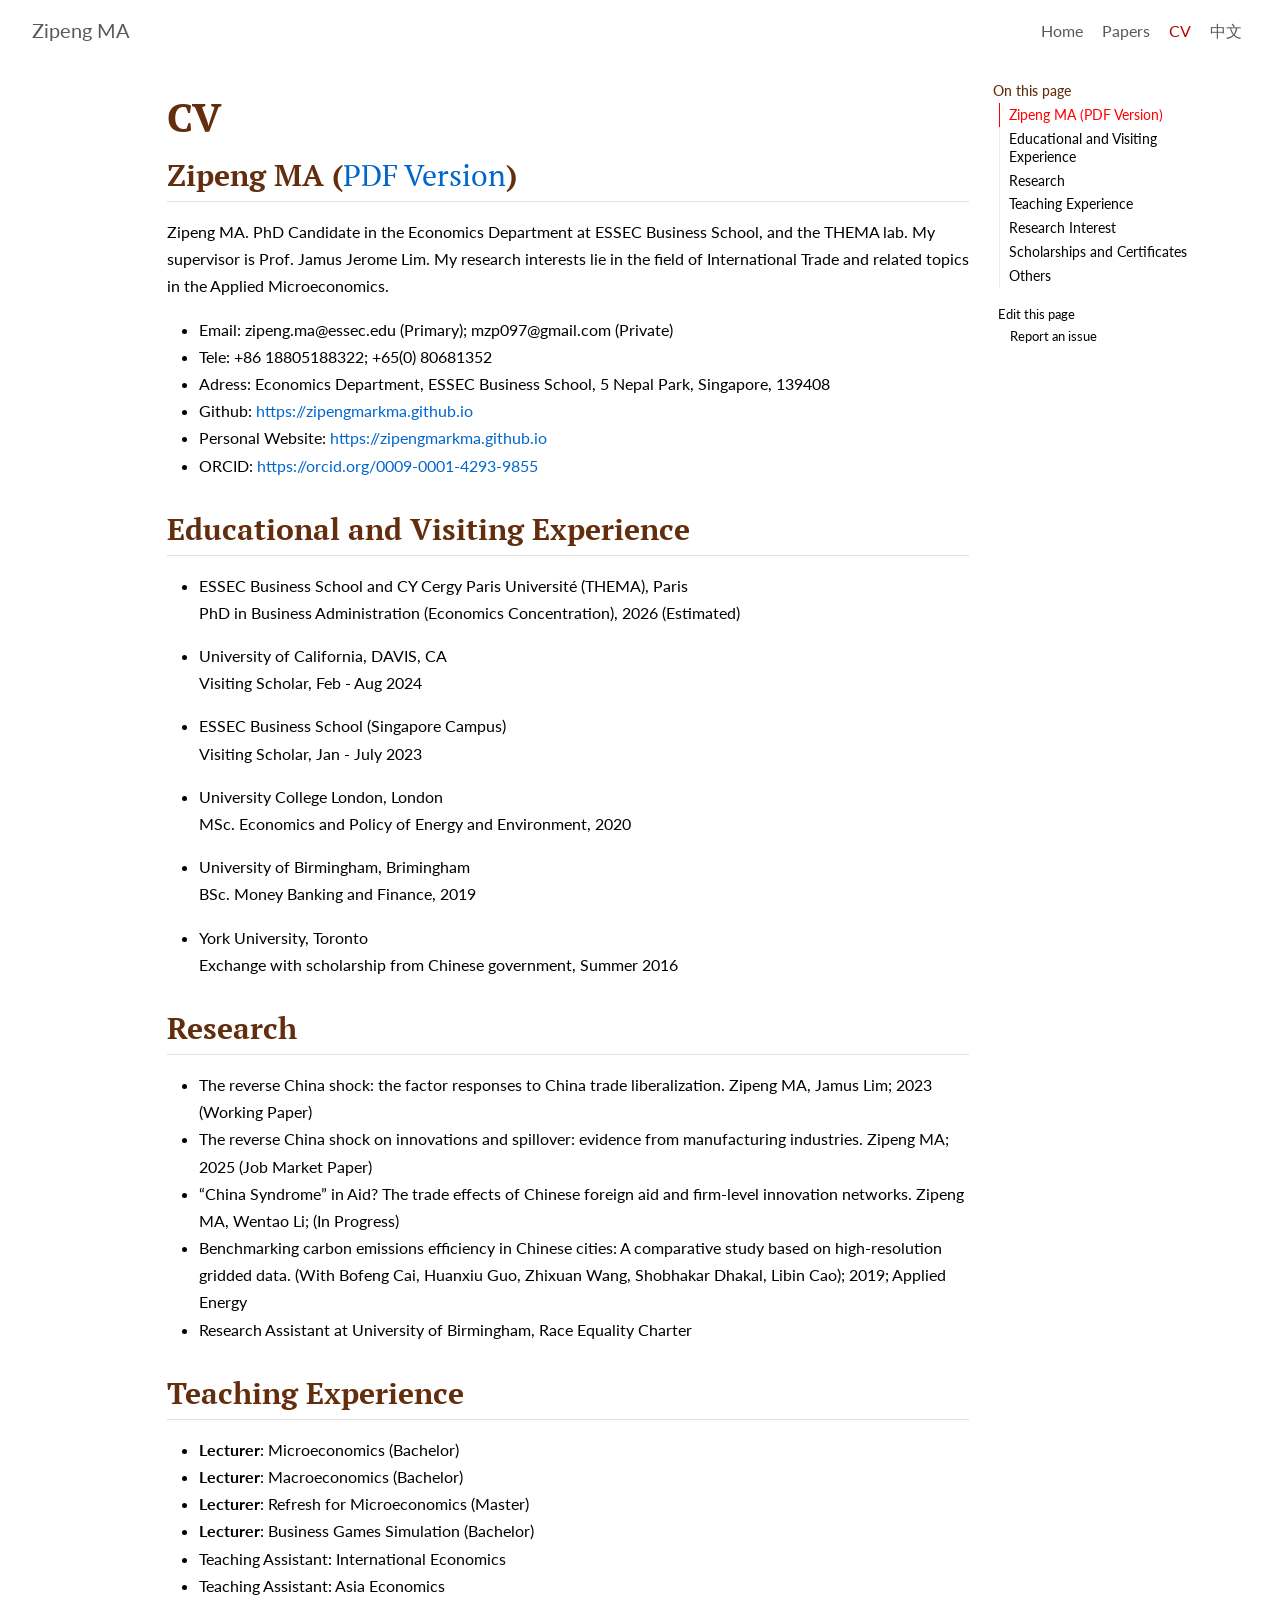
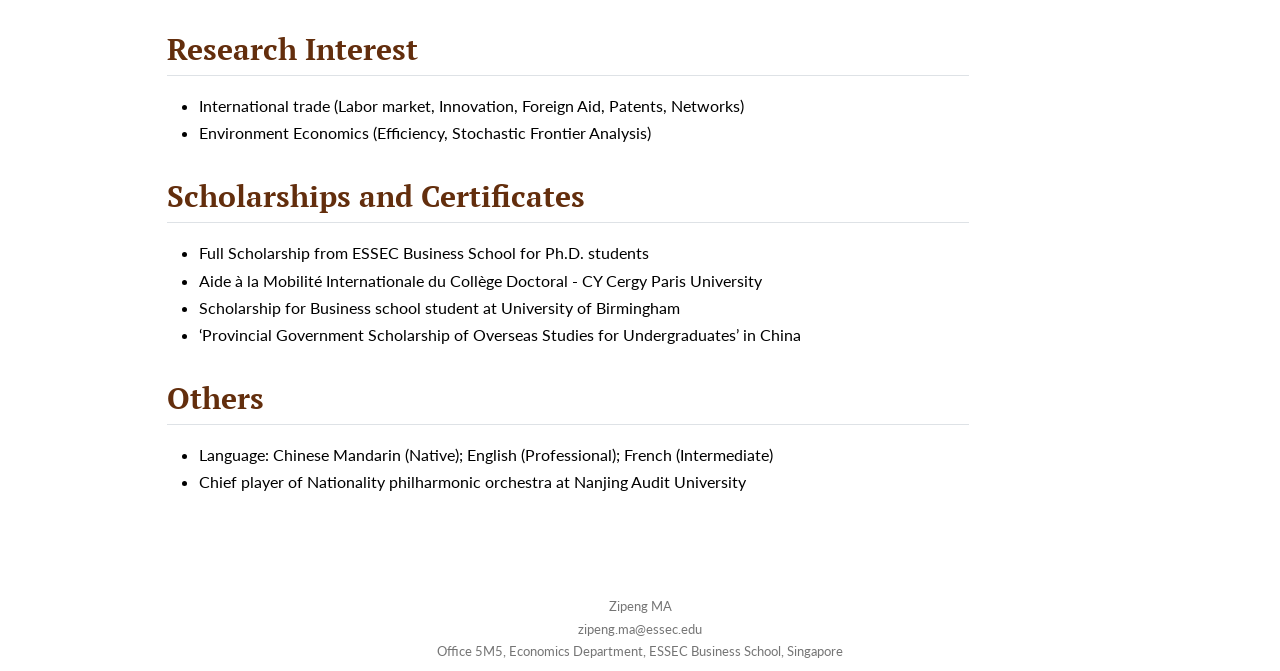
==== docs/ZipengMACV.html @ 822387d6 "web 9" ====
<!DOCTYPE html>
<html xmlns="http://www.w3.org/1999/xhtml" lang="en" xml:lang="en"><head>

<meta charset="utf-8">
<meta name="generator" content="quarto-1.8.24">

<meta name="viewport" content="width=device-width, initial-scale=1.0, user-scalable=yes">


<title>CV – Zipeng MA</title>
<style>
code{white-space: pre-wrap;}
span.smallcaps{font-variant: small-caps;}
div.columns{display: flex; gap: min(4vw, 1.5em);}
div.column{flex: auto; overflow-x: auto;}
div.hanging-indent{margin-left: 1.5em; text-indent: -1.5em;}
ul.task-list{list-style: none;}
ul.task-list li input[type="checkbox"] {
  width: 0.8em;
  margin: 0 0.8em 0.2em -1em; /* quarto-specific, see https://github.com/quarto-dev/quarto-cli/issues/4556 */ 
  vertical-align: middle;
}
</style>


<script src="site_libs/quarto-nav/quarto-nav.js"></script>
<script src="site_libs/quarto-nav/headroom.min.js"></script>
<script src="site_libs/clipboard/clipboard.min.js"></script>
<script src="site_libs/quarto-search/autocomplete.umd.js"></script>
<script src="site_libs/quarto-search/fuse.min.js"></script>
<script src="site_libs/quarto-search/quarto-search.js"></script>
<meta name="quarto:offset" content="./">
<link href="./images/site-logo.png" rel="icon" type="image/png">
<script src="site_libs/quarto-html/quarto.js" type="module"></script>
<script src="site_libs/quarto-html/tabsets/tabsets.js" type="module"></script>
<script src="site_libs/quarto-html/axe/axe-check.js" type="module"></script>
<script src="site_libs/quarto-html/popper.min.js"></script>
<script src="site_libs/quarto-html/tippy.umd.min.js"></script>
<script src="site_libs/quarto-html/anchor.min.js"></script>
<link href="site_libs/quarto-html/tippy.css" rel="stylesheet">
<link href="site_libs/quarto-html/quarto-syntax-highlighting-933c14d29d5c578a38b5020fa70fc493.css" rel="stylesheet" id="quarto-text-highlighting-styles">
<script src="site_libs/bootstrap/bootstrap.min.js"></script>
<link href="site_libs/bootstrap/bootstrap-icons.css" rel="stylesheet">
<link href="site_libs/bootstrap/bootstrap-e65d09b6ee4813f227419c0a392f59a5.min.css" rel="stylesheet" append-hash="true" id="quarto-bootstrap" data-mode="light">
<script id="quarto-search-options" type="application/json">{
  "location": "navbar",
  "copy-button": false,
  "collapse-after": 3,
  "panel-placement": "end",
  "type": "overlay",
  "limit": 50,
  "keyboard-shortcut": [
    "f",
    "/",
    "s"
  ],
  "show-item-context": false,
  "language": {
    "search-no-results-text": "No results",
    "search-matching-documents-text": "matching documents",
    "search-copy-link-title": "Copy link to search",
    "search-hide-matches-text": "Hide additional matches",
    "search-more-match-text": "more match in this document",
    "search-more-matches-text": "more matches in this document",
    "search-clear-button-title": "Clear",
    "search-text-placeholder": "",
    "search-detached-cancel-button-title": "Cancel",
    "search-submit-button-title": "Submit",
    "search-label": "Search"
  }
}</script>


</head>

<body class="nav-fixed quarto-light">

<div id="quarto-search-results"></div>
  <header id="quarto-header" class="headroom fixed-top">
    <nav class="navbar navbar-expand-lg " data-bs-theme="dark">
      <div class="navbar-container container-fluid">
      <div class="navbar-brand-container mx-auto">
    <a href="./index.html" class="navbar-brand navbar-brand-logo">
    </a>
    <a class="navbar-brand" href="./index.html">
    <span class="navbar-title">Zipeng MA</span>
    </a>
  </div>
          <button class="navbar-toggler" type="button" data-bs-toggle="collapse" data-bs-target="#navbarCollapse" aria-controls="navbarCollapse" role="menu" aria-expanded="false" aria-label="Toggle navigation" onclick="if (window.quartoToggleHeadroom) { window.quartoToggleHeadroom(); }">
  <span class="navbar-toggler-icon"></span>
</button>
          <div class="collapse navbar-collapse" id="navbarCollapse">
            <ul class="navbar-nav navbar-nav-scroll ms-auto">
  <li class="nav-item">
    <a class="nav-link" href="./index.html"> 
<span class="menu-text">Home</span></a>
  </li>  
  <li class="nav-item">
    <a class="nav-link" href="./Papers.html"> 
<span class="menu-text">Papers</span></a>
  </li>  
  <li class="nav-item">
    <a class="nav-link active" href="./ZipengMACV.html" aria-current="page"> 
<span class="menu-text">CV</span></a>
  </li>  
  <li class="nav-item">
    <a class="nav-link" href="./Chinese.html"> 
<span class="menu-text">中文</span></a>
  </li>  
</ul>
          </div> <!-- /navcollapse -->
            <div class="quarto-navbar-tools">
</div>
      </div> <!-- /container-fluid -->
    </nav>
</header>
<!-- content -->
<div id="quarto-content" class="quarto-container page-columns page-rows-contents page-layout-article page-navbar">
<!-- sidebar -->
<!-- margin-sidebar -->
    <div id="quarto-margin-sidebar" class="sidebar margin-sidebar">
        <nav id="TOC" role="doc-toc" class="toc-active">
    <h2 id="toc-title">On this page</h2>
   
  <ul>
  <li><a href="#zipeng-ma-pdf-version" id="toc-zipeng-ma-pdf-version" class="nav-link active" data-scroll-target="#zipeng-ma-pdf-version">Zipeng MA (PDF Version)</a></li>
  <li><a href="#educational-and-visiting-experience" id="toc-educational-and-visiting-experience" class="nav-link" data-scroll-target="#educational-and-visiting-experience">Educational and Visiting Experience</a></li>
  <li><a href="#research" id="toc-research" class="nav-link" data-scroll-target="#research">Research</a></li>
  <li><a href="#teaching-experience" id="toc-teaching-experience" class="nav-link" data-scroll-target="#teaching-experience">Teaching Experience</a></li>
  <li><a href="#research-interest" id="toc-research-interest" class="nav-link" data-scroll-target="#research-interest">Research Interest</a></li>
  <li><a href="#scholarships-and-certificates" id="toc-scholarships-and-certificates" class="nav-link" data-scroll-target="#scholarships-and-certificates">Scholarships and Certificates</a></li>
  <li><a href="#others" id="toc-others" class="nav-link" data-scroll-target="#others">Others</a></li>
  </ul>
<div class="toc-actions"><ul><li><a href="https://github.com/ZipengMarkMA/edit/main/ZipengMACV.md" class="toc-action"><i class="bi bi-github"></i>Edit this page</a></li><li><a href="https://github.com/ZipengMarkMA/issues/new" class="toc-action"><i class="bi empty"></i>Report an issue</a></li></ul></div></nav>
    </div>
<!-- main -->
<main class="content" id="quarto-document-content">

<header id="title-block-header" class="quarto-title-block default">
<div class="quarto-title">
<h1 class="title">CV</h1>
</div>



<div class="quarto-title-meta">

    
  
    
  </div>
  


</header>


<section id="zipeng-ma-pdf-version" class="level2">
<h2 class="anchored" data-anchor-id="zipeng-ma-pdf-version">Zipeng MA (<a href="ZipengMACV.pdf">PDF Version</a>)</h2>
<p>Zipeng MA. PhD Candidate in the Economics Department at ESSEC Business School, and the THEMA lab. My supervisor is Prof.&nbsp;Jamus Jerome Lim. My research interests lie in the field of International Trade and related topics in the Applied Microeconomics.</p>
<ul>
<li>Email: zipeng.ma@essec.edu (Primary); mzp097@gmail.com (Private)</li>
<li>Tele: +86 18805188322; +65(0) 80681352</li>
<li>Adress: Economics Department, ESSEC Business School, 5 Nepal Park, Singapore, 139408</li>
<li>Github: <a href="https://zipengmarkma.github.io" class="uri">https://zipengmarkma.github.io</a></li>
<li>Personal Website: <a href="https://zipengmarkma.github.io" class="uri">https://zipengmarkma.github.io</a></li>
<li>ORCID: <a href="https://orcid.org/0009-0001-4293-9855" class="uri">https://orcid.org/0009-0001-4293-9855</a></li>
</ul>
</section>
<section id="educational-and-visiting-experience" class="level2">
<h2 class="anchored" data-anchor-id="educational-and-visiting-experience">Educational and Visiting Experience</h2>
<ul>
<li><p>ESSEC Business School and CY Cergy Paris Université (THEMA), Paris<br>
PhD in Business Administration (Economics Concentration), 2026 (Estimated)</p></li>
<li><p>University of California, DAVIS, CA &nbsp;<br>
Visiting Scholar, Feb - Aug 2024</p></li>
<li><p>ESSEC Business School (Singapore Campus) &nbsp;<br>
Visiting Scholar, Jan - July 2023</p></li>
<li><p>University College London, London &nbsp;<br>
MSc. Economics and Policy of Energy and Environment, 2020</p></li>
<li><p>University of Birmingham, Brimingham &nbsp;<br>
BSc. Money Banking and Finance, 2019</p></li>
<li><p>York University, Toronto &nbsp;<br>
Exchange with scholarship from Chinese government, Summer 2016</p></li>
</ul>
</section>
<section id="research" class="level2">
<h2 class="anchored" data-anchor-id="research">Research</h2>
<ul>
<li>The reverse China shock: the factor responses to China trade liberalization. Zipeng MA, Jamus Lim; 2023 (Working Paper)</li>
<li>The reverse China shock on innovations and spillover: evidence from manufacturing industries. Zipeng MA; 2025 (Job Market Paper)</li>
<li>“China Syndrome” in Aid? The trade effects of Chinese foreign aid and firm-level innovation networks. Zipeng MA, Wentao Li; (In Progress)</li>
<li>Benchmarking carbon emissions efficiency in Chinese cities: A comparative study based on high-resolution gridded data. (With Bofeng Cai, Huanxiu Guo, Zhixuan Wang, Shobhakar Dhakal, Libin Cao); 2019; Applied Energy</li>
<li>Research Assistant at University of Birmingham, Race Equality Charter</li>
</ul>
</section>
<section id="teaching-experience" class="level2">
<h2 class="anchored" data-anchor-id="teaching-experience">Teaching Experience</h2>
<ul>
<li><strong>Lecturer</strong>: Microeconomics (Bachelor)</li>
<li><strong>Lecturer</strong>: Macroeconomics (Bachelor)</li>
<li><strong>Lecturer</strong>: Refresh for Microeconomics (Master)</li>
<li><strong>Lecturer</strong>: Business Games Simulation (Bachelor)</li>
<li>Teaching Assistant: International Economics</li>
<li>Teaching Assistant: Asia Economics</li>
</ul>
</section>
<section id="research-interest" class="level2">
<h2 class="anchored" data-anchor-id="research-interest">Research Interest</h2>
<ul>
<li>International trade (Labor market, Innovation, Foreign Aid, Patents, Networks)</li>
<li>Environment Economics (Efficiency, Stochastic Frontier Analysis)</li>
</ul>
</section>
<section id="scholarships-and-certificates" class="level2">
<h2 class="anchored" data-anchor-id="scholarships-and-certificates">Scholarships and Certificates</h2>
<ul>
<li>Full Scholarship from ESSEC Business School for Ph.D.&nbsp;students</li>
<li>Aide à la Mobilité Internationale du Collège Doctoral - CY Cergy Paris University</li>
<li>Scholarship for Business school student at University of Birmingham</li>
<li>‘Provincial Government Scholarship of Overseas Studies for Undergraduates’ in China</li>
</ul>
</section>
<section id="others" class="level2">
<h2 class="anchored" data-anchor-id="others">Others</h2>
<ul>
<li>Language: Chinese Mandarin (Native); English (Professional); French (Intermediate)</li>
<li>Chief player of Nationality philharmonic orchestra at Nanjing Audit University</li>
</ul>


</section>

</main> <!-- /main -->
<script id="quarto-html-after-body" type="application/javascript">
  window.document.addEventListener("DOMContentLoaded", function (event) {
    const icon = "";
    const anchorJS = new window.AnchorJS();
    anchorJS.options = {
      placement: 'right',
      icon: icon
    };
    anchorJS.add('.anchored');
    const isCodeAnnotation = (el) => {
      for (const clz of el.classList) {
        if (clz.startsWith('code-annotation-')) {                     
          return true;
        }
      }
      return false;
    }
    const onCopySuccess = function(e) {
      // button target
      const button = e.trigger;
      // don't keep focus
      button.blur();
      // flash "checked"
      button.classList.add('code-copy-button-checked');
      var currentTitle = button.getAttribute("title");
      button.setAttribute("title", "Copied!");
      let tooltip;
      if (window.bootstrap) {
        button.setAttribute("data-bs-toggle", "tooltip");
        button.setAttribute("data-bs-placement", "left");
        button.setAttribute("data-bs-title", "Copied!");
        tooltip = new bootstrap.Tooltip(button, 
          { trigger: "manual", 
            customClass: "code-copy-button-tooltip",
            offset: [0, -8]});
        tooltip.show();    
      }
      setTimeout(function() {
        if (tooltip) {
          tooltip.hide();
          button.removeAttribute("data-bs-title");
          button.removeAttribute("data-bs-toggle");
          button.removeAttribute("data-bs-placement");
        }
        button.setAttribute("title", currentTitle);
        button.classList.remove('code-copy-button-checked');
      }, 1000);
      // clear code selection
      e.clearSelection();
    }
    const getTextToCopy = function(trigger) {
      const outerScaffold = trigger.parentElement.cloneNode(true);
      const codeEl = outerScaffold.querySelector('code');
      for (const childEl of codeEl.children) {
        if (isCodeAnnotation(childEl)) {
          childEl.remove();
        }
      }
      return codeEl.innerText;
    }
    const clipboard = new window.ClipboardJS('.code-copy-button:not([data-in-quarto-modal])', {
      text: getTextToCopy
    });
    clipboard.on('success', onCopySuccess);
    if (window.document.getElementById('quarto-embedded-source-code-modal')) {
      const clipboardModal = new window.ClipboardJS('.code-copy-button[data-in-quarto-modal]', {
        text: getTextToCopy,
        container: window.document.getElementById('quarto-embedded-source-code-modal')
      });
      clipboardModal.on('success', onCopySuccess);
    }
      var localhostRegex = new RegExp(/^(?:http|https):\/\/localhost\:?[0-9]*\//);
      var mailtoRegex = new RegExp(/^mailto:/);
        var filterRegex = new RegExp("https:\/\/zipengmarkma\.github\.io");
      var isInternal = (href) => {
          return filterRegex.test(href) || localhostRegex.test(href) || mailtoRegex.test(href);
      }
      // Inspect non-navigation links and adorn them if external
     var links = window.document.querySelectorAll('a[href]:not(.nav-link):not(.navbar-brand):not(.toc-action):not(.sidebar-link):not(.sidebar-item-toggle):not(.pagination-link):not(.no-external):not([aria-hidden]):not(.dropdown-item):not(.quarto-navigation-tool):not(.about-link)');
      for (var i=0; i<links.length; i++) {
        const link = links[i];
        if (!isInternal(link.href)) {
          // undo the damage that might have been done by quarto-nav.js in the case of
          // links that we want to consider external
          if (link.dataset.originalHref !== undefined) {
            link.href = link.dataset.originalHref;
          }
        }
      }
    function tippyHover(el, contentFn, onTriggerFn, onUntriggerFn) {
      const config = {
        allowHTML: true,
        maxWidth: 500,
        delay: 100,
        arrow: false,
        appendTo: function(el) {
            return el.parentElement;
        },
        interactive: true,
        interactiveBorder: 10,
        theme: 'quarto',
        placement: 'bottom-start',
      };
      if (contentFn) {
        config.content = contentFn;
      }
      if (onTriggerFn) {
        config.onTrigger = onTriggerFn;
      }
      if (onUntriggerFn) {
        config.onUntrigger = onUntriggerFn;
      }
      window.tippy(el, config); 
    }
    const noterefs = window.document.querySelectorAll('a[role="doc-noteref"]');
    for (var i=0; i<noterefs.length; i++) {
      const ref = noterefs[i];
      tippyHover(ref, function() {
        // use id or data attribute instead here
        let href = ref.getAttribute('data-footnote-href') || ref.getAttribute('href');
        try { href = new URL(href).hash; } catch {}
        const id = href.replace(/^#\/?/, "");
        const note = window.document.getElementById(id);
        if (note) {
          return note.innerHTML;
        } else {
          return "";
        }
      });
    }
    const xrefs = window.document.querySelectorAll('a.quarto-xref');
    const processXRef = (id, note) => {
      // Strip column container classes
      const stripColumnClz = (el) => {
        el.classList.remove("page-full", "page-columns");
        if (el.children) {
          for (const child of el.children) {
            stripColumnClz(child);
          }
        }
      }
      stripColumnClz(note)
      if (id === null || id.startsWith('sec-')) {
        // Special case sections, only their first couple elements
        const container = document.createElement("div");
        if (note.children && note.children.length > 2) {
          container.appendChild(note.children[0].cloneNode(true));
          for (let i = 1; i < note.children.length; i++) {
            const child = note.children[i];
            if (child.tagName === "P" && child.innerText === "") {
              continue;
            } else {
              container.appendChild(child.cloneNode(true));
              break;
            }
          }
          if (window.Quarto?.typesetMath) {
            window.Quarto.typesetMath(container);
          }
          return container.innerHTML
        } else {
          if (window.Quarto?.typesetMath) {
            window.Quarto.typesetMath(note);
          }
          return note.innerHTML;
        }
      } else {
        // Remove any anchor links if they are present
        const anchorLink = note.querySelector('a.anchorjs-link');
        if (anchorLink) {
          anchorLink.remove();
        }
        if (window.Quarto?.typesetMath) {
          window.Quarto.typesetMath(note);
        }
        if (note.classList.contains("callout")) {
          return note.outerHTML;
        } else {
          return note.innerHTML;
        }
      }
    }
    for (var i=0; i<xrefs.length; i++) {
      const xref = xrefs[i];
      tippyHover(xref, undefined, function(instance) {
        instance.disable();
        let url = xref.getAttribute('href');
        let hash = undefined; 
        if (url.startsWith('#')) {
          hash = url;
        } else {
          try { hash = new URL(url).hash; } catch {}
        }
        if (hash) {
          const id = hash.replace(/^#\/?/, "");
          const note = window.document.getElementById(id);
          if (note !== null) {
            try {
              const html = processXRef(id, note.cloneNode(true));
              instance.setContent(html);
            } finally {
              instance.enable();
              instance.show();
            }
          } else {
            // See if we can fetch this
            fetch(url.split('#')[0])
            .then(res => res.text())
            .then(html => {
              const parser = new DOMParser();
              const htmlDoc = parser.parseFromString(html, "text/html");
              const note = htmlDoc.getElementById(id);
              if (note !== null) {
                const html = processXRef(id, note);
                instance.setContent(html);
              } 
            }).finally(() => {
              instance.enable();
              instance.show();
            });
          }
        } else {
          // See if we can fetch a full url (with no hash to target)
          // This is a special case and we should probably do some content thinning / targeting
          fetch(url)
          .then(res => res.text())
          .then(html => {
            const parser = new DOMParser();
            const htmlDoc = parser.parseFromString(html, "text/html");
            const note = htmlDoc.querySelector('main.content');
            if (note !== null) {
              // This should only happen for chapter cross references
              // (since there is no id in the URL)
              // remove the first header
              if (note.children.length > 0 && note.children[0].tagName === "HEADER") {
                note.children[0].remove();
              }
              const html = processXRef(null, note);
              instance.setContent(html);
            } 
          }).finally(() => {
            instance.enable();
            instance.show();
          });
        }
      }, function(instance) {
      });
    }
        let selectedAnnoteEl;
        const selectorForAnnotation = ( cell, annotation) => {
          let cellAttr = 'data-code-cell="' + cell + '"';
          let lineAttr = 'data-code-annotation="' +  annotation + '"';
          const selector = 'span[' + cellAttr + '][' + lineAttr + ']';
          return selector;
        }
        const selectCodeLines = (annoteEl) => {
          const doc = window.document;
          const targetCell = annoteEl.getAttribute("data-target-cell");
          const targetAnnotation = annoteEl.getAttribute("data-target-annotation");
          const annoteSpan = window.document.querySelector(selectorForAnnotation(targetCell, targetAnnotation));
          const lines = annoteSpan.getAttribute("data-code-lines").split(",");
          const lineIds = lines.map((line) => {
            return targetCell + "-" + line;
          })
          let top = null;
          let height = null;
          let parent = null;
          if (lineIds.length > 0) {
              //compute the position of the single el (top and bottom and make a div)
              const el = window.document.getElementById(lineIds[0]);
              top = el.offsetTop;
              height = el.offsetHeight;
              parent = el.parentElement.parentElement;
            if (lineIds.length > 1) {
              const lastEl = window.document.getElementById(lineIds[lineIds.length - 1]);
              const bottom = lastEl.offsetTop + lastEl.offsetHeight;
              height = bottom - top;
            }
            if (top !== null && height !== null && parent !== null) {
              // cook up a div (if necessary) and position it 
              let div = window.document.getElementById("code-annotation-line-highlight");
              if (div === null) {
                div = window.document.createElement("div");
                div.setAttribute("id", "code-annotation-line-highlight");
                div.style.position = 'absolute';
                parent.appendChild(div);
              }
              div.style.top = top - 2 + "px";
              div.style.height = height + 4 + "px";
              div.style.left = 0;
              let gutterDiv = window.document.getElementById("code-annotation-line-highlight-gutter");
              if (gutterDiv === null) {
                gutterDiv = window.document.createElement("div");
                gutterDiv.setAttribute("id", "code-annotation-line-highlight-gutter");
                gutterDiv.style.position = 'absolute';
                const codeCell = window.document.getElementById(targetCell);
                const gutter = codeCell.querySelector('.code-annotation-gutter');
                gutter.appendChild(gutterDiv);
              }
              gutterDiv.style.top = top - 2 + "px";
              gutterDiv.style.height = height + 4 + "px";
            }
            selectedAnnoteEl = annoteEl;
          }
        };
        const unselectCodeLines = () => {
          const elementsIds = ["code-annotation-line-highlight", "code-annotation-line-highlight-gutter"];
          elementsIds.forEach((elId) => {
            const div = window.document.getElementById(elId);
            if (div) {
              div.remove();
            }
          });
          selectedAnnoteEl = undefined;
        };
          // Handle positioning of the toggle
      window.addEventListener(
        "resize",
        throttle(() => {
          elRect = undefined;
          if (selectedAnnoteEl) {
            selectCodeLines(selectedAnnoteEl);
          }
        }, 10)
      );
      function throttle(fn, ms) {
      let throttle = false;
      let timer;
        return (...args) => {
          if(!throttle) { // first call gets through
              fn.apply(this, args);
              throttle = true;
          } else { // all the others get throttled
              if(timer) clearTimeout(timer); // cancel #2
              timer = setTimeout(() => {
                fn.apply(this, args);
                timer = throttle = false;
              }, ms);
          }
        };
      }
        // Attach click handler to the DT
        const annoteDls = window.document.querySelectorAll('dt[data-target-cell]');
        for (const annoteDlNode of annoteDls) {
          annoteDlNode.addEventListener('click', (event) => {
            const clickedEl = event.target;
            if (clickedEl !== selectedAnnoteEl) {
              unselectCodeLines();
              const activeEl = window.document.querySelector('dt[data-target-cell].code-annotation-active');
              if (activeEl) {
                activeEl.classList.remove('code-annotation-active');
              }
              selectCodeLines(clickedEl);
              clickedEl.classList.add('code-annotation-active');
            } else {
              // Unselect the line
              unselectCodeLines();
              clickedEl.classList.remove('code-annotation-active');
            }
          });
        }
    const findCites = (el) => {
      const parentEl = el.parentElement;
      if (parentEl) {
        const cites = parentEl.dataset.cites;
        if (cites) {
          return {
            el,
            cites: cites.split(' ')
          };
        } else {
          return findCites(el.parentElement)
        }
      } else {
        return undefined;
      }
    };
    var bibliorefs = window.document.querySelectorAll('a[role="doc-biblioref"]');
    for (var i=0; i<bibliorefs.length; i++) {
      const ref = bibliorefs[i];
      const citeInfo = findCites(ref);
      if (citeInfo) {
        tippyHover(citeInfo.el, function() {
          var popup = window.document.createElement('div');
          citeInfo.cites.forEach(function(cite) {
            var citeDiv = window.document.createElement('div');
            citeDiv.classList.add('hanging-indent');
            citeDiv.classList.add('csl-entry');
            var biblioDiv = window.document.getElementById('ref-' + cite);
            if (biblioDiv) {
              citeDiv.innerHTML = biblioDiv.innerHTML;
            }
            popup.appendChild(citeDiv);
          });
          return popup.innerHTML;
        });
      }
    }
  });
  </script>
</div> <!-- /content -->
<footer class="footer">
  <div class="nav-footer">
    <div class="nav-footer-left">
      &nbsp;
    </div>   
    <div class="nav-footer-center">
<div class="footer-text">
<div>
Zipeng MA
</div>
<div>
<a href="mailto:zipeng.ma@essec.edu">zipeng.ma@essec.edu</a>
</div>
<div>
Office 5M5, Economics Department, ESSEC Business School, Singapore
</div>
</div>
<div class="toc-actions d-sm-block d-md-none"><ul><li><a href="https://github.com/ZipengMarkMA/edit/main/ZipengMACV.md" class="toc-action"><i class="bi bi-github"></i>Edit this page</a></li><li><a href="https://github.com/ZipengMarkMA/issues/new" class="toc-action"><i class="bi empty"></i>Report an issue</a></li></ul></div></div>
    <div class="nav-footer-right">
      &nbsp;
    </div>
  </div>
</footer>




</body></html>
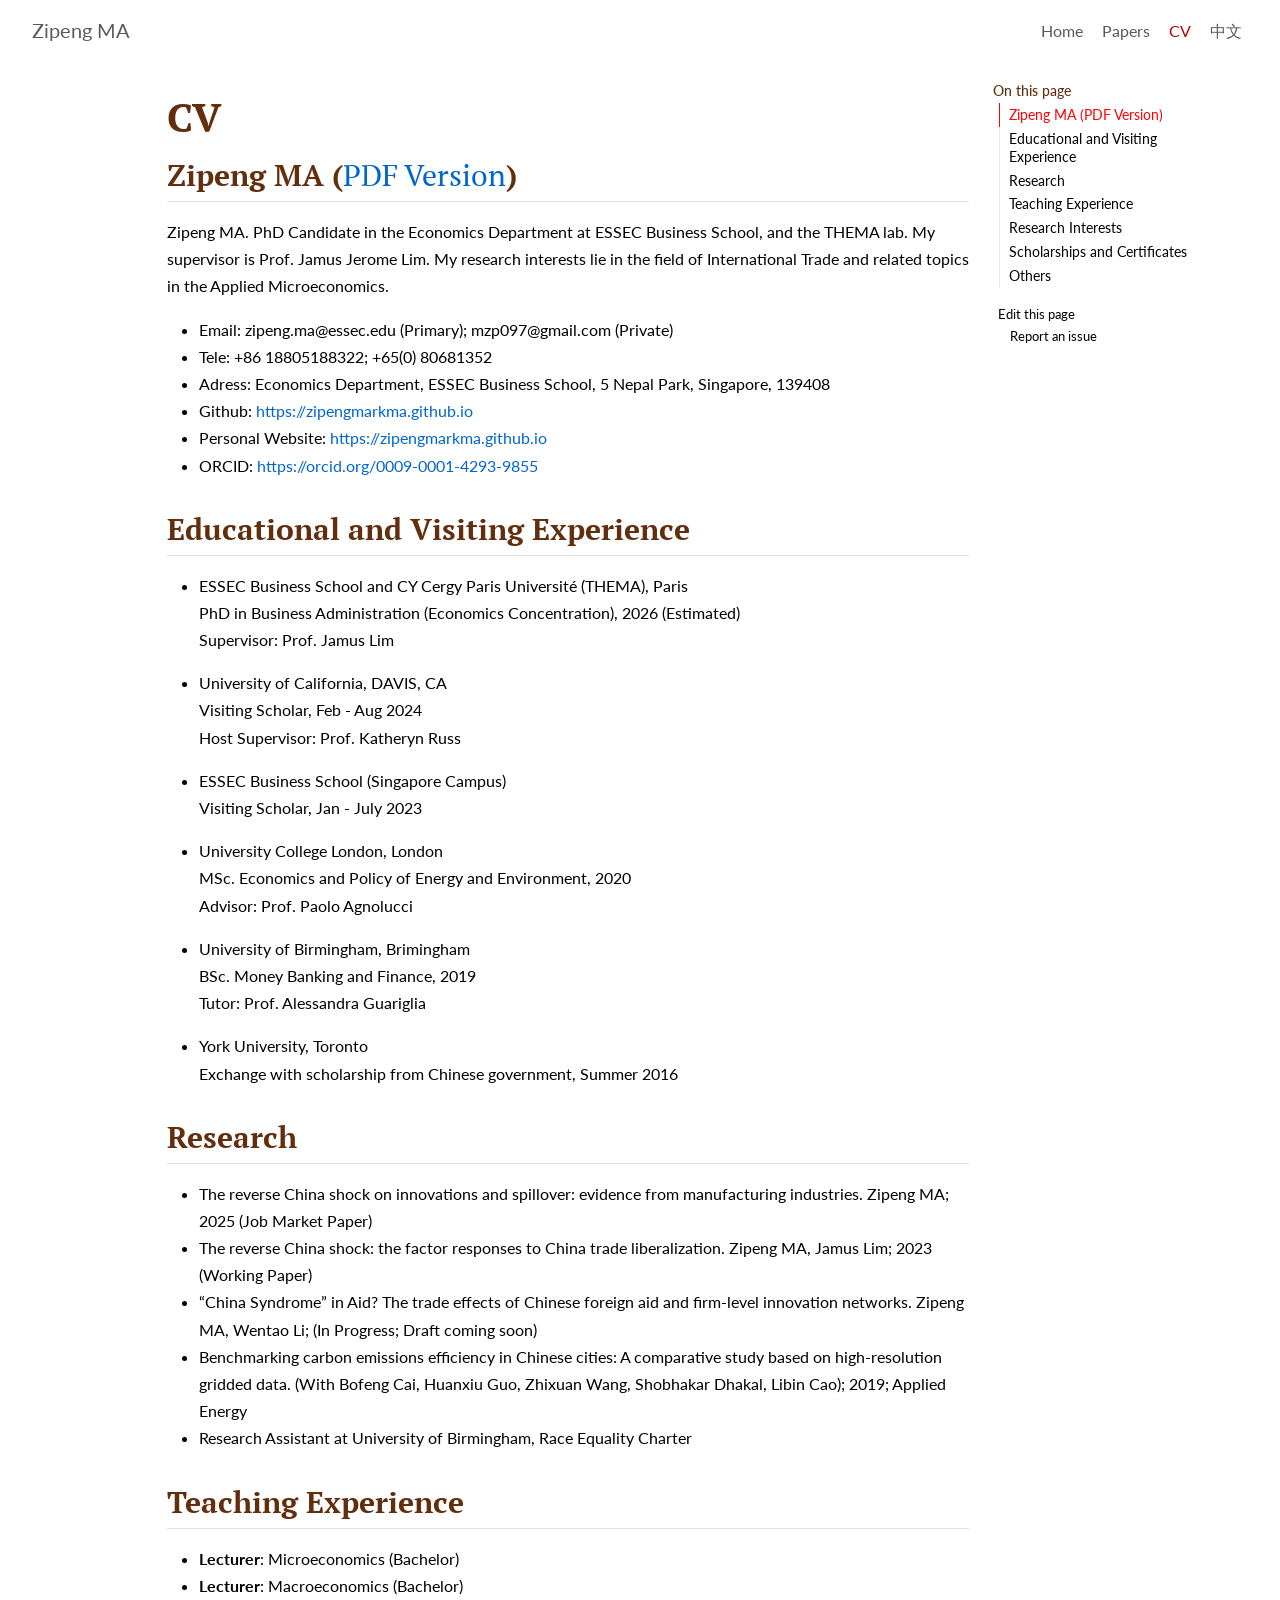
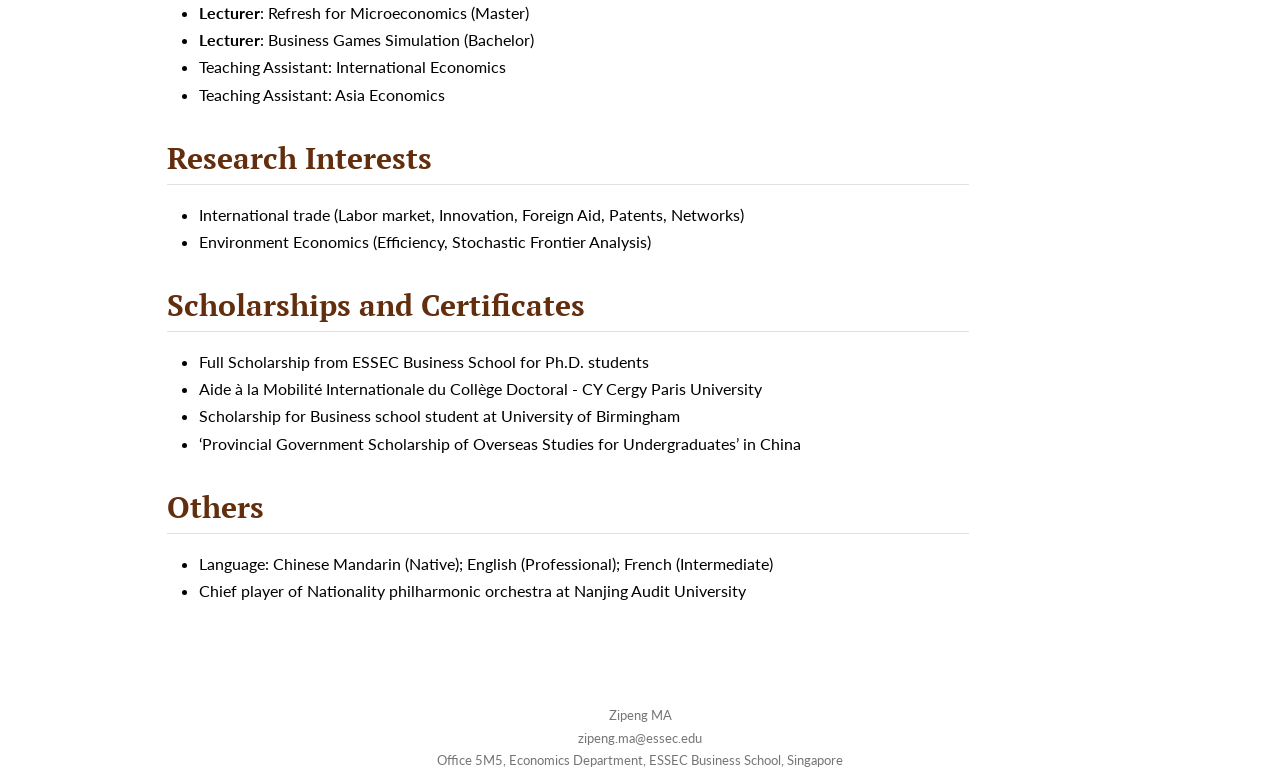
==== commit 6759f118: "web11" ====
--- a/docs/ZipengMACV.html
+++ b/docs/ZipengMACV.html
@@ -127,7 +127,7 @@
   <li><a href="#educational-and-visiting-experience" id="toc-educational-and-visiting-experience" class="nav-link" data-scroll-target="#educational-and-visiting-experience">Educational and Visiting Experience</a></li>
   <li><a href="#research" id="toc-research" class="nav-link" data-scroll-target="#research">Research</a></li>
   <li><a href="#teaching-experience" id="toc-teaching-experience" class="nav-link" data-scroll-target="#teaching-experience">Teaching Experience</a></li>
-  <li><a href="#research-interest" id="toc-research-interest" class="nav-link" data-scroll-target="#research-interest">Research Interest</a></li>
+  <li><a href="#research-interests" id="toc-research-interests" class="nav-link" data-scroll-target="#research-interests">Research Interests</a></li>
   <li><a href="#scholarships-and-certificates" id="toc-scholarships-and-certificates" class="nav-link" data-scroll-target="#scholarships-and-certificates">Scholarships and Certificates</a></li>
   <li><a href="#others" id="toc-others" class="nav-link" data-scroll-target="#others">Others</a></li>
   </ul>
@@ -171,15 +171,19 @@
 <h2 class="anchored" data-anchor-id="educational-and-visiting-experience">Educational and Visiting Experience</h2>
 <ul>
 <li><p>ESSEC Business School and CY Cergy Paris Université (THEMA), Paris<br>
-PhD in Business Administration (Economics Concentration), 2026 (Estimated)</p></li>
+PhD in Business Administration (Economics Concentration), 2026 (Estimated)<br>
+Supervisor: Prof.&nbsp;Jamus Lim</p></li>
 <li><p>University of California, DAVIS, CA &nbsp;<br>
-Visiting Scholar, Feb - Aug 2024</p></li>
+Visiting Scholar, Feb - Aug 2024<br>
+Host Supervisor: Prof.&nbsp;Katheryn Russ</p></li>
 <li><p>ESSEC Business School (Singapore Campus) &nbsp;<br>
 Visiting Scholar, Jan - July 2023</p></li>
 <li><p>University College London, London &nbsp;<br>
-MSc. Economics and Policy of Energy and Environment, 2020</p></li>
+MSc. Economics and Policy of Energy and Environment, 2020<br>
+Advisor: Prof.&nbsp;Paolo Agnolucci</p></li>
 <li><p>University of Birmingham, Brimingham &nbsp;<br>
-BSc. Money Banking and Finance, 2019</p></li>
+BSc. Money Banking and Finance, 2019<br>
+Tutor: Prof.&nbsp;Alessandra Guariglia</p></li>
 <li><p>York University, Toronto &nbsp;<br>
 Exchange with scholarship from Chinese government, Summer 2016</p></li>
 </ul>
@@ -187,9 +191,9 @@
 <section id="research" class="level2">
 <h2 class="anchored" data-anchor-id="research">Research</h2>
 <ul>
+<li>The reverse China shock on innovations and spillover: evidence from manufacturing industries. Zipeng MA; 2025 (Job Market Paper)</li>
 <li>The reverse China shock: the factor responses to China trade liberalization. Zipeng MA, Jamus Lim; 2023 (Working Paper)</li>
-<li>The reverse China shock on innovations and spillover: evidence from manufacturing industries. Zipeng MA; 2025 (Job Market Paper)</li>
-<li>“China Syndrome” in Aid? The trade effects of Chinese foreign aid and firm-level innovation networks. Zipeng MA, Wentao Li; (In Progress)</li>
+<li>“China Syndrome” in Aid? The trade effects of Chinese foreign aid and firm-level innovation networks. Zipeng MA, Wentao Li; (In Progress; Draft coming soon)</li>
 <li>Benchmarking carbon emissions efficiency in Chinese cities: A comparative study based on high-resolution gridded data. (With Bofeng Cai, Huanxiu Guo, Zhixuan Wang, Shobhakar Dhakal, Libin Cao); 2019; Applied Energy</li>
 <li>Research Assistant at University of Birmingham, Race Equality Charter</li>
 </ul>
@@ -205,8 +209,8 @@
 <li>Teaching Assistant: Asia Economics</li>
 </ul>
 </section>
-<section id="research-interest" class="level2">
-<h2 class="anchored" data-anchor-id="research-interest">Research Interest</h2>
+<section id="research-interests" class="level2">
+<h2 class="anchored" data-anchor-id="research-interests">Research Interests</h2>
 <ul>
 <li>International trade (Labor market, Innovation, Foreign Aid, Patents, Networks)</li>
 <li>Environment Economics (Efficiency, Stochastic Frontier Analysis)</li>
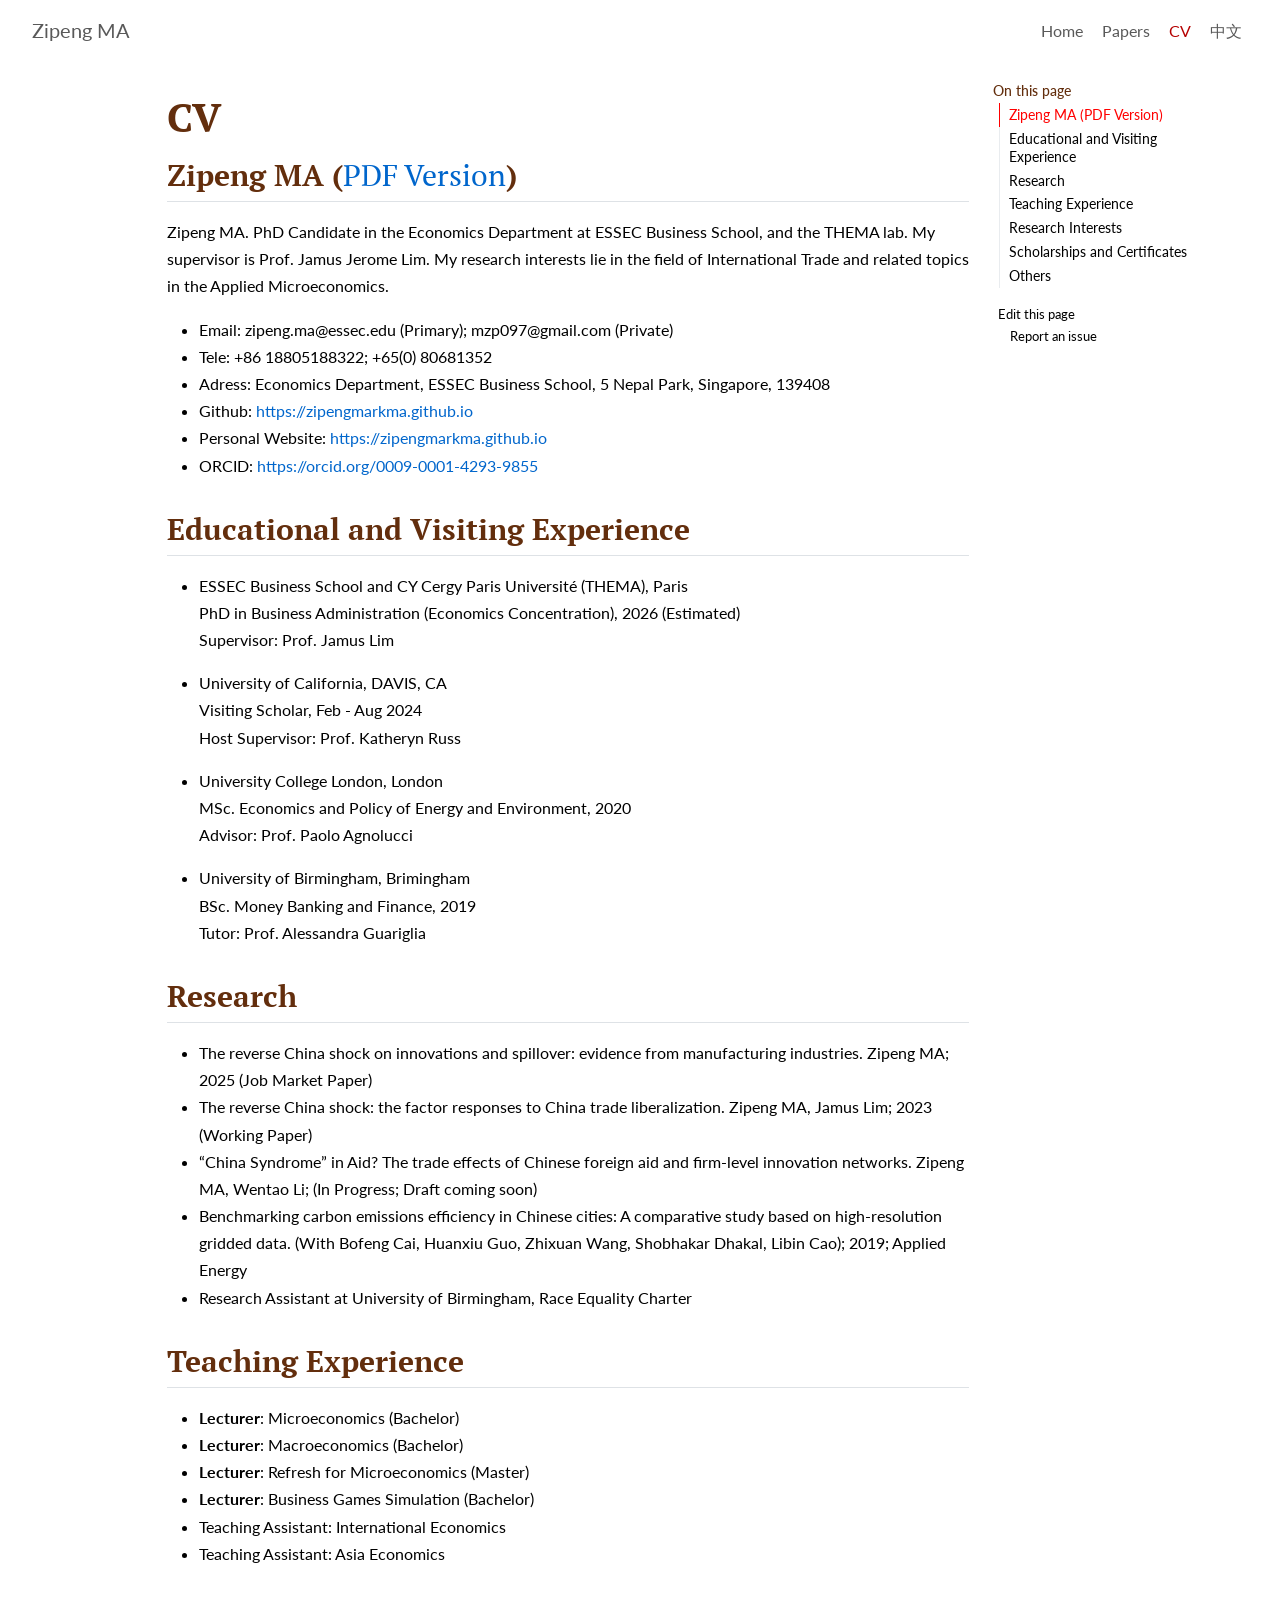
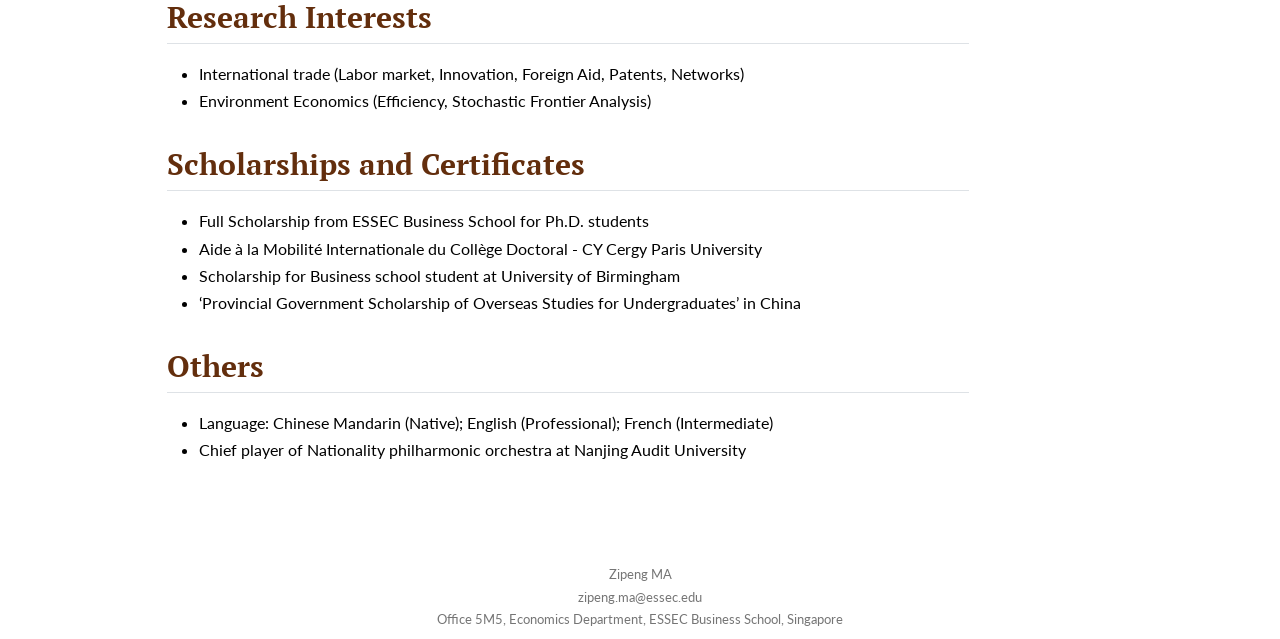
==== commit 1f646cb1: "web33" ====
--- a/docs/ZipengMACV.html
+++ b/docs/ZipengMACV.html
@@ -176,16 +176,12 @@
 <li><p>University of California, DAVIS, CA &nbsp;<br>
 Visiting Scholar, Feb - Aug 2024<br>
 Host Supervisor: Prof.&nbsp;Katheryn Russ</p></li>
-<li><p>ESSEC Business School (Singapore Campus) &nbsp;<br>
-Visiting Scholar, Jan - July 2023</p></li>
 <li><p>University College London, London &nbsp;<br>
 MSc. Economics and Policy of Energy and Environment, 2020<br>
 Advisor: Prof.&nbsp;Paolo Agnolucci</p></li>
 <li><p>University of Birmingham, Brimingham &nbsp;<br>
 BSc. Money Banking and Finance, 2019<br>
 Tutor: Prof.&nbsp;Alessandra Guariglia</p></li>
-<li><p>York University, Toronto &nbsp;<br>
-Exchange with scholarship from Chinese government, Summer 2016</p></li>
 </ul>
 </section>
 <section id="research" class="level2">
